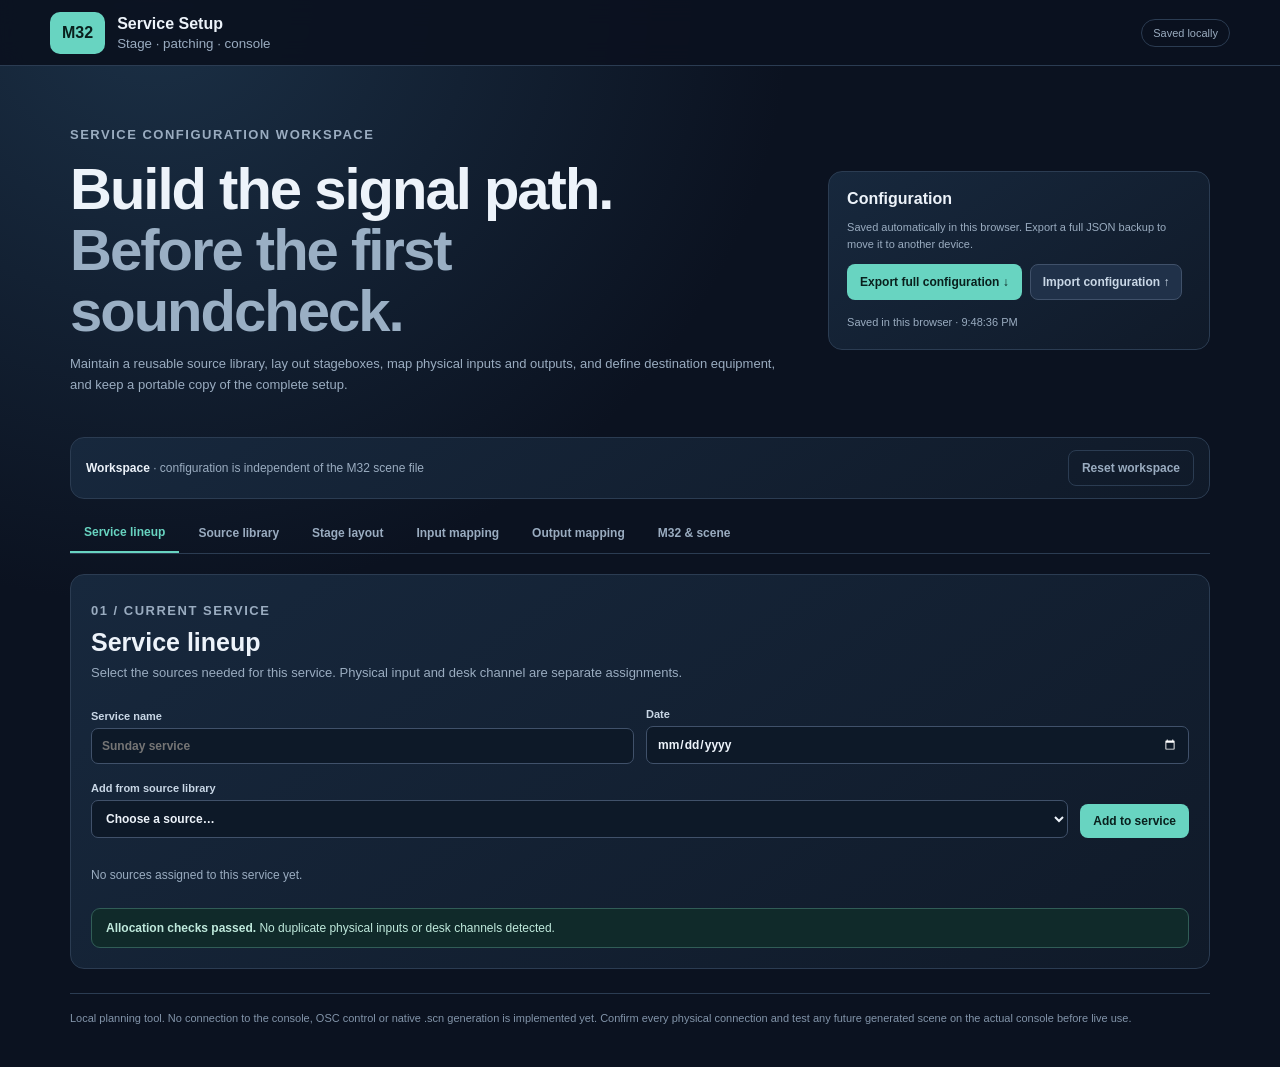
==== index.html @ b4d3a87b "Add text search to output mapping (#13) * Add search field to output mapping  * Filter output mappin" ====
<!doctype html>
<html lang="en">
<head><meta charset="utf-8"><meta name="viewport" content="width=device-width,initial-scale=1"><title>M32 Service Setup</title><link rel="stylesheet" href="styles.css"></head>
<body>
<header><div class="brand">M32</div><div><strong>Service Setup</strong><small>Stage · patching · console</small></div><span id="status" class="status">Local workspace</span></header>
<main>
<section class="hero"><div><p class="eyebrow">SERVICE CONFIGURATION WORKSPACE</p><h1>Build the signal path.<br><em>Before the first soundcheck.</em></h1><p>Maintain a reusable source library, lay out stageboxes, map physical inputs and outputs, and define destination equipment, and keep a portable copy of the complete setup.</p></div><aside><h2>Configuration</h2><p>Saved automatically in this browser. Export a full JSON backup to move it to another device.</p><div class="actions"><button id="export-config" class="primary">Export full configuration ↓</button><label class="file-button">Import configuration ↑<input id="import-config" type="file" accept=".json,application/json"></label></div><small id="save-state">Not saved yet</small></aside></section>
<section class="toolbar"><div><b>Workspace</b><span> · configuration is independent of the M32 scene file</span></div><button id="reset-config" class="quiet">Reset workspace</button></section>
<nav class="tabs">
<button class="tab active" data-tab="service">Service lineup</button><button class="tab" data-tab="library">Source library</button><button class="tab" data-tab="stage">Stage layout</button><button class="tab" data-tab="patching">Input mapping</button><button class="tab" data-tab="outputs">Output mapping</button><button class="tab" data-tab="console">M32 &amp; scene</button>
</nav>
<section id="service" class="panel">
<div class="section-head"><div><p class="eyebrow">01 / CURRENT SERVICE</p><h2>Service lineup</h2><p>Select the sources needed for this service. Physical input and desk channel are separate assignments.</p></div></div>
<div class="inline-form"><label>Service name<input id="service-name" placeholder="Sunday service"></label><label>Date<input id="service-date" type="date"></label></div>
<div class="form-row"><label>Add from source library<select id="add-assignment"></select></label><button id="add-assignment-btn" class="primary">Add to service</button></div>
<div id="assignment-list" class="cards"></div><div id="validation" class="notice"></div>
</section>
<section id="library" class="panel" hidden>
<div class="section-head"><div><p class="eyebrow">02 / REUSABLE DEFINITIONS</p><h2>Source library</h2><p>Keep more sources here than the 32 desk channels available. Only the current service lineup uses console channels.</p></div></div>
<div class="editor"><label>Source / performer name<input id="lib-name" placeholder="e.g. Lead Vocal"></label><label>Category<select id="lib-category"><option>Vocal</option><option>Drums</option><option>Guitar</option><option>Bass</option><option>Keys</option><option>Playback</option><option>Other</option></select></label><label>Configuration<select id="lib-mode"><option value="mono">Mono</option><option value="stereo">Stereo pair</option></select></label><label>Notes<input id="lib-notes" placeholder="Optional notes"></label><button id="add-library" class="primary">Add source</button></div>
<div class="editor combine-editor">
<label>Left source<select id="combine-left"><option value="">Choose a mono source…</option></select></label>
<label>Right source<select id="combine-right"><option value="">Choose a mono source…</option></select></label>
<label>Stereo pair name<input id="combine-name" placeholder="e.g. Stereo Keys"></label>
<button id="combine-sources" class="secondary" data-combine-sources>Combine as stereo pair</button>
<p class="muted">The original mono sources and their existing assignments are retained. The new stereo item keeps each source's scene configuration as Left and Right.</p>
</div>
<div class="library-tools"><label>Search source library<input id="library-search" type="search" placeholder="Filter by name, notes or scene details"></label><label>Category<select id="library-category-filter"><option value="">All categories</option><option>Vocal</option><option>Speaker</option><option>Drums</option><option>Guitar</option><option>Bass</option><option>Keys</option><option>Playback</option><option>Other</option></select></label><small>Use the ↑ / ↓ controls or drag a source card to change its order. This order is saved with your configuration.</small></div>
<div id="library-list" class="cards"></div>
</section>
<section id="stage" class="panel" hidden>
<div class="section-head"><div><p class="eyebrow">03 / PHYSICAL EQUIPMENT</p><h2>Stage layout</h2><p>Arrange stageboxes and radio-mic receivers. Drag equipment to position it; edit its name, model and sockets below.</p></div></div>
<div class="form-row"><label>Equipment name<input id="box-name" placeholder="Stagebox A"></label><label>Model / type<input id="box-model" placeholder="DL16 / SD16 / custom"></label><label>XLR input ports<input id="box-xlr-count" type="number" min="0" max="64" value="3"></label><label>RJ45 ports<input id="box-rj45-count" type="number" min="0" max="16" value="3"></label><button id="add-stagebox" class="primary">Add stagebox</button></div>

<div class="library-tools"><label>Search stageboxes<input id="stagebox-search" type="search" placeholder="Filter by stagebox name"></label></div>
<div id="stage-canvas" class="stage-canvas"><span class="canvas-hint">Your stage equipment will appear here.</span></div>
<div id="equipment-editors" class="cards"></div>
</section>
<section id="patching" class="panel" hidden>
<div class="section-head"><div><p class="eyebrow">04 / PHYSICAL SIGNAL ROUTING</p><h2>Stagebox input mapping</h2><p>Map each stagebox XLR input directly to any available M32 physical input. The desk channel/fader assignment is configured separately in the service lineup.</p></div></div>
<div class="signal-flow"><b>Stagebox XLR input</b><i>→</i><b>M32 physical input</b><i>→</i><b>M32 desk channel / fader</b></div>
<p class="patching-help">Choose an M32 physical input target for each stagebox input. Local and Card inputs 1–32, AES50-A/B inputs 1–48, and Aux inputs 1–6 are available. Leave unused inputs unmapped.</p>
<div class="library-tools patch-search"><label>Search input mappings<input id="patch-mapping-search" type="search" placeholder="Filter by stagebox, input, source or M32 target"></label><label>Physical input status<select id="patch-mapping-status"><option value="all">All inputs</option><option value="mapped">Mapped to physical input</option><option value="unmapped">Not mapped to physical input</option></select></label></div>
<div id="patch-connections" class="patch-matrix"></div>
<div id="patch-validation" class="notice"></div>
</section>
<section id="outputs" class="panel" hidden>
<div class="section-head"><div><p class="eyebrow">05 / PHYSICAL SIGNAL ROUTING</p><h2>M32 output mapping</h2><p>Define the equipment and systems receiving audio, then map each M32 physical output to its destination. This is separate from input mapping and desk-channel assignments.</p></div></div>
<div class="signal-flow"><b>M32 physical output</b><i>→</i><b>Destination equipment</b></div>
<div class="editor output-destination-editor">
<label>Destination name<input id="output-destination-name" placeholder="e.g. FOH Left"></label>
<label>Destination type<select id="output-destination-type"><option>FOH</option><option>Monitor</option><option>IEM</option><option>Broadcast</option><option>Recording</option><option>Other</option></select></label>
<label>Notes<input id="output-destination-notes" placeholder="e.g. Main PA left input"></label>
<button id="add-output-destination" class="primary">Add destination</button>
</div>
<div id="output-destinations" class="cards"></div>
<div class="section-head output-map-heading"><div><h3>Physical output assignments</h3><p>Available banks: Local XLR 1–16, AES50-A/B 1–48 and Card 1–32. Unused outputs can remain unmapped.</p></div></div>
<div class="library-tools patch-search"><label>Search output mappings<input id="output-mapping-search" type="search" placeholder="Filter by output, bank, destination or channel label"></label></div>
<div id="output-mapping-list" class="patch-matrix"></div>
<div id="output-validation" class="notice"></div>
</section>
<section id="console" class="panel" hidden>
<div class="section-head"><div><p class="eyebrow">06 / CONSOLE REFERENCE</p><h2>M32 scene inspector</h2><p>Optionally load a known-good scene for reference. It stays in this browser; this version does not generate or upload native scene files.</p></div></div>
<div class="scene-upload"><label>Open M32 scene (.scn)<input id="scene-file" type="file" accept=".scn,.txt"></label><div id="scene-summary" class="muted">No scene loaded.</div></div>
<div id="scene-details"></div><button id="import-scene-sources" class="primary" disabled>Add selected channels to source library</button>
</section>
<footer>Local planning tool. No connection to the console, OSC control or native .scn generation is implemented yet. Confirm every physical connection and test any future generated scene on the actual console before live use.</footer>
</main><script src="app.js"></script></body></html>
---- styles.css ----
:root{color-scheme:dark;--bg:#0b1220;--panel:#142236;--line:#2b3c52;--muted:#9aacc0;--text:#edf3fa;--accent:#68d4c1;--danger:#ff9b9b;font-family:Inter,-apple-system,BlinkMacSystemFont,"Segoe UI",sans-serif}*{box-sizing:border-box}body{margin:0;background:radial-gradient(ellipse at 12% 0%,#1b3046,transparent 40%),var(--bg);color:var(--text)}header{height:66px;border-bottom:1px solid var(--line);display:flex;align-items:center;gap:12px;padding:0 max(18px,calc((100vw - 1180px)/2));position:sticky;top:0;z-index:5;background:#0b1220ed;backdrop-filter:blur(12px)}header small{display:block;color:var(--muted);margin-top:3px}.brand{background:var(--accent);color:#09201d;border-radius:10px;padding:12px;font-weight:900}.status{margin-left:auto;border:1px solid var(--line);border-radius:30px;padding:7px 11px;color:var(--muted);font-size:11px}main{max-width:1180px;margin:auto}.hero{padding:46px 20px 28px;display:grid;grid-template-columns:1.5fr .8fr;gap:42px;align-items:center}.eyebrow{font-size:10px;letter-spacing:1.5px;color:var(--accent);font-weight:800}.hero h1{font-size:clamp(36px,5vw,58px);line-height:1.05;letter-spacing:-2px;margin:10px 0}.hero em{color:#9aafc4;font-style:normal}.hero p,.panel>p,.section-head p{color:var(--muted);font-size:13px;line-height:1.6}.hero aside,.toolbar,.panel,.card,.empty{background:linear-gradient(145deg,#17283d,#101a29);border:1px solid var(--line);border-radius:14px}.hero aside{padding:18px}.hero aside h2{font-size:16px;margin:0}.hero aside p,.hero aside small{color:var(--muted);font-size:11px;line-height:1.5}.actions{display:flex;gap:8px;flex-wrap:wrap;margin:12px 0}.file-button{display:inline-flex;align-items:center;background:#203149;border:1px solid #40516a;border-radius:8px;padding:10px 12px;font-size:12px;cursor:pointer}.file-button input{display:none}.toolbar{margin:0 20px 14px;padding:12px 15px;display:flex;justify-content:space-between;align-items:center;font-size:12px}.toolbar span{color:var(--muted)}button{cursor:pointer;font:inherit;border:0;border-radius:8px;padding:10px 13px;font-size:12px;font-weight:700}.primary{background:var(--accent);color:#09201d}.secondary{background:#203c54;color:var(--text);border:1px solid #456078}.quiet{background:transparent;color:var(--muted);border:1px solid var(--line)}.danger{background:#422832;color:#ffc0c0;border:1px solid #75404b;padding:7px 10px}.tabs{display:flex;gap:5px;border-bottom:1px solid var(--line);margin:0 20px 20px;overflow:auto}.tab{background:none;color:var(--muted);padding:12px 14px;white-space:nowrap;border-radius:0}.tab.active{color:var(--accent);border-bottom:2px solid var(--accent)}.panel{margin:0 20px 22px;padding:20px}.section-head{display:flex;justify-content:space-between;align-items:flex-start;margin-bottom:18px}.section-head h2{font-size:25px;margin:4px 0}.section-head p{margin:6px 0;max-width:720px}.inline-form,.form-row,.editor{display:flex;gap:12px;align-items:end;flex-wrap:wrap;margin:12px 0 18px}.inline-form label{flex:1;min-width:180px}.form-row label,.editor label{flex:1;min-width:150px}label{display:flex;flex-direction:column;gap:6px;color:#c9d7e6;font-size:11px;font-weight:700}input,select{width:100%;background:#0d1928;color:var(--text);border:1px solid #40516a;border-radius:7px;padding:10px;font:inherit;font-size:12px;min-height:36px}input[type=file]{padding:8px}.cards{display:grid;gap:9px}.card{padding:13px 15px;display:flex;align-items:center;gap:14px;justify-content:space-between;min-width:0}.card>div{min-width:0}.card b{font-size:13px}.card small{display:block;color:var(--muted);font-size:10px;margin-top:4px}.card p{color:var(--muted);font-size:11px;margin:7px 0 0}.assignment{display:grid;grid-template-columns:minmax(130px,1.4fr) repeat(3,minmax(105px,.7fr)) auto;align-items:end}.assignment-title{align-self:center}.assignment label{font-size:10px}.notice{margin-top:14px;padding:12px 14px;border:1px solid #315d57;border-radius:9px;background:#102a2a;color:#bfe9dc;font-size:12px}.notice ul{margin:7px 0 0;padding-left:20px;color:#ffd1ad}.editor{padding:14px;background:#101d2d;border:1px solid var(--line);border-radius:10px}.stage-canvas{height:510px;position:relative;overflow:hidden;border:1px dashed #50647d;border-radius:12px;background-color:#0c1726;background-image:linear-gradient(#23344a55 1px,transparent 1px),linear-gradient(90deg,#23344a55 1px,transparent 1px);background-size:24px 24px;margin:16px 0}.canvas-hint{position:absolute;inset:45% 0;text-align:center;color:var(--muted);font-size:12px}.equipment{position:absolute;width:220px;min-height:115px;border:1px solid #52718c;border-radius:10px;background:#172d43;padding:10px;touch-action:none;cursor:move;box-shadow:0 8px 22px #0005}.drag-handle{font-size:12px;font-weight:800;color:var(--accent);cursor:move}.equipment small{display:block;color:var(--muted);font-size:10px;margin:5px 0}.socket-chips{display:flex;gap:4px;flex-wrap:wrap}.socket-chips span{font-size:9px;background:#253d56;border-radius:4px;padding:3px 5px;color:#cbd9e8}.patchbox .socket-chips span{background:#49395d}.equipment-editor{display:block}.equipment-editor>div:first-child{margin-bottom:10px}.socket-edit{display:grid;grid-template-columns:repeat(auto-fill,minmax(110px,1fr));gap:6px;margin:7px 0 12px}.socket-edit label{font-size:9px;color:var(--muted)}.socket-edit input{padding:6px;font-size:10px;min-height:28px}.signal-flow{display:flex;align-items:center;gap:9px;flex-wrap:wrap;padding:14px;background:#101d2d;border:1px solid var(--line);border-radius:10px;margin-bottom:16px}.signal-flow span{color:var(--muted);font-size:11px}.signal-flow b{font-size:11px;color:var(--accent)}.signal-flow i{color:var(--muted);font-style:normal}.patch-editor{align-items:end}.patch-editor label{min-width:160px}.scene-upload{padding:16px;border:1px solid var(--line);border-radius:10px;background:#101d2d;display:flex;align-items:center;gap:22px;flex-wrap:wrap}.scene-upload label{min-width:240px}.muted{color:var(--muted);font-size:12px}.scroll{overflow:auto;border:1px solid var(--line);border-radius:10px;margin-top:14px}table{border-collapse:collapse;width:100%;font-size:12px}th,td{text-align:left;padding:11px;border-bottom:1px solid var(--line)}th{color:var(--muted);font-size:10px;text-transform:uppercase}td:first-child{color:var(--accent);font-weight:800}footer{border-top:1px solid var(--line);margin:24px 20px;padding:16px 0;color:#8294a9;font-size:11px;line-height:1.6}[hidden]{display:none!important}@media(max-width:800px){.hero{grid-template-columns:1fr;gap:18px;padding-top:28px}.assignment{grid-template-columns:1fr 1fr}.assignment-title{grid-column:1/-1}.stage-canvas{height:580px}.equipment{width:190px}}@media(max-width:520px){.panel{padding:14px}.form-row,.inline-form,.editor{align-items:stretch}.form-row label,.editor label{min-width:100%}.assignment{grid-template-columns:1fr 1fr}.assignment button{grid-column:1/-1}.equipment{width:165px}.stage-canvas{height:620px}.toolbar{margin-left:12px;margin-right:12px}.tabs{margin-left:12px;margin-right:12px}.hero{padding-left:14px;padding-right:14px}}
.library-card{display:block}.library-summary{min-width:0}.library-actions{display:flex;gap:7px;flex-wrap:wrap;margin-top:9px}.library-card:not(.editing){display:grid;grid-template-columns:minmax(0,1fr) auto;align-items:start}.library-card:not(.editing)>.scene-config,.library-card:not(.editing)>.scene-config-wrap{grid-column:1/-1}.library-edit-fields{display:grid;grid-template-columns:repeat(auto-fit,minmax(150px,1fr));gap:10px;align-items:end}.library-edit-fields .library-actions{grid-column:1/-1}.scene-config-wrap{display:grid;grid-template-columns:repeat(auto-fit,minmax(260px,1fr));gap:8px;margin-top:10px}.scene-config{margin-top:10px;border:1px solid var(--line);border-radius:8px;padding:9px;background:#0d1928}.scene-config summary{cursor:pointer;color:var(--accent);font-size:11px;font-weight:700}.scene-config pre{white-space:pre-wrap;overflow-wrap:anywhere;max-height:360px;overflow:auto;color:#c9d7e6;font:10px/1.5 ui-monospace,SFMono-Regular,Menlo,monospace;margin:10px 0 0}.combine-editor{align-items:end}.combine-editor p{flex-basis:100%;margin:0;color:var(--muted);font-size:11px;line-height:1.5}@media(max-width:520px){.library-card:not(.editing){grid-template-columns:1fr}.library-card:not(.editing)>.scene-config,.library-card:not(.editing)>.scene-config-wrap{grid-column:1}}

.library-tools{display:flex;align-items:end;gap:14px;margin:14px 0}.library-tools label{flex:1;max-width:480px}.library-tools small{color:var(--muted);font-size:10px;line-height:1.5}.library-order{display:flex;gap:4px;align-items:center;align-self:start}.library-order button{padding:5px 9px;min-width:30px}.library-order button:disabled{opacity:.3;cursor:not-allowed}.library-card[draggable="true"]{cursor:grab}.library-card.dragging{opacity:.45}.library-card.drag-over{outline:2px dashed var(--accent);outline-offset:2px}.library-card:not(.editing){grid-template-columns:auto minmax(0,1fr) auto}@media(max-width:520px){.library-tools{align-items:stretch;flex-direction:column}.library-tools label{max-width:none}.library-card:not(.editing){grid-template-columns:auto minmax(0,1fr)}}

.patch-matrix{display:grid;gap:18px}.patching-help{color:var(--muted);font-size:12px;line-height:1.6;margin:0 0 14px}.patch-panel-map{min-width:0}.patch-panel-map h3{font-size:15px;margin:0 0 9px}.patch-panel-map h3 small{font-size:10px;font-weight:500;color:var(--muted);margin-left:8px}.patch-panel-map th{white-space:nowrap}.patch-panel-map td{min-width:150px}.patch-panel-map td:first-child{min-width:110px}.patch-panel-map input,.patch-panel-map select{min-width:110px}.patch-panel-map input:disabled{opacity:.45;cursor:not-allowed}.patch-panel-map tr:hover{background:#ffffff08}

.output-destination-editor{align-items:end}.output-destination-editor label{min-width:150px}.output-map-heading{margin-top:26px;margin-bottom:8px}.output-map-heading h3{margin:0;font-size:17px}.output-bank{min-width:0}.output-bank h3{font-size:14px;margin:8px 0}.output-bank h3 small{font-size:10px;font-weight:500;color:var(--muted);margin-left:8px}.output-bank td{min-width:180px}.output-bank td:last-child{min-width:190px}.output-bank input:disabled{opacity:.35;cursor:not-allowed}.output-destination{margin:6px 0}

.port-count-editor{display:flex;align-items:end;gap:10px;flex-wrap:wrap;margin:12px 0;padding:12px;background:#101d2d;border:1px solid var(--line);border-radius:9px}.port-count-editor label{flex:1;min-width:110px}.port-count-editor button{white-space:nowrap}

.patch-search label{max-width:480px}.patch-search label+label{max-width:280px;min-width:190px}@media(max-width:520px){.patch-search label,.patch-search label+label{max-width:none;min-width:0}}

.output-map-heading+.patch-search{margin-top:14px;margin-bottom:16px}
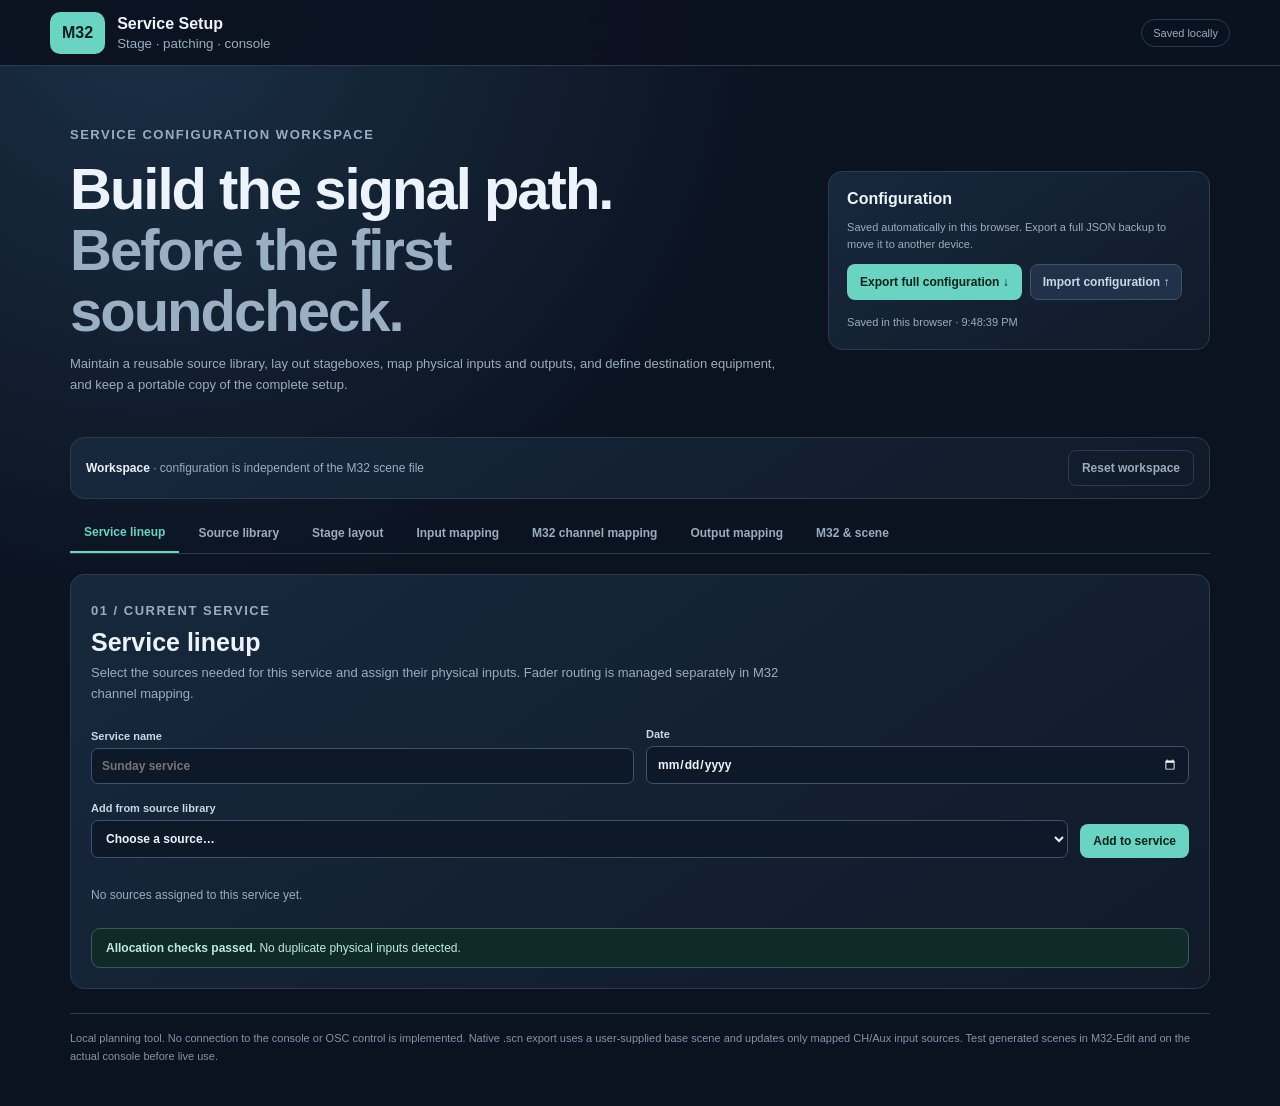
==== commit 85e28a28: "Add M32 channel and scene export UI" ====
--- a/index.html
+++ b/index.html
@@ -7,10 +7,10 @@
 <section class="hero"><div><p class="eyebrow">SERVICE CONFIGURATION WORKSPACE</p><h1>Build the signal path.<br><em>Before the first soundcheck.</em></h1><p>Maintain a reusable source library, lay out stageboxes, map physical inputs and outputs, and define destination equipment, and keep a portable copy of the complete setup.</p></div><aside><h2>Configuration</h2><p>Saved automatically in this browser. Export a full JSON backup to move it to another device.</p><div class="actions"><button id="export-config" class="primary">Export full configuration ↓</button><label class="file-button">Import configuration ↑<input id="import-config" type="file" accept=".json,application/json"></label></div><small id="save-state">Not saved yet</small></aside></section>
 <section class="toolbar"><div><b>Workspace</b><span> · configuration is independent of the M32 scene file</span></div><button id="reset-config" class="quiet">Reset workspace</button></section>
 <nav class="tabs">
-<button class="tab active" data-tab="service">Service lineup</button><button class="tab" data-tab="library">Source library</button><button class="tab" data-tab="stage">Stage layout</button><button class="tab" data-tab="patching">Input mapping</button><button class="tab" data-tab="outputs">Output mapping</button><button class="tab" data-tab="console">M32 &amp; scene</button>
+<button class="tab active" data-tab="service">Service lineup</button><button class="tab" data-tab="library">Source library</button><button class="tab" data-tab="stage">Stage layout</button><button class="tab" data-tab="patching">Input mapping</button><button class="tab" data-tab="channels">M32 channel mapping</button><button class="tab" data-tab="outputs">Output mapping</button><button class="tab" data-tab="console">M32 &amp; scene</button>
 </nav>
 <section id="service" class="panel">
-<div class="section-head"><div><p class="eyebrow">01 / CURRENT SERVICE</p><h2>Service lineup</h2><p>Select the sources needed for this service. Physical input and desk channel are separate assignments.</p></div></div>
+<div class="section-head"><div><p class="eyebrow">01 / CURRENT SERVICE</p><h2>Service lineup</h2><p>Select the sources needed for this service and assign their physical inputs. Fader routing is managed separately in M32 channel mapping.</p></div></div>
 <div class="inline-form"><label>Service name<input id="service-name" placeholder="Sunday service"></label><label>Date<input id="service-date" type="date"></label></div>
 <div class="form-row"><label>Add from source library<select id="add-assignment"></select></label><button id="add-assignment-btn" class="primary">Add to service</button></div>
 <div id="assignment-list" class="cards"></div><div id="validation" class="notice"></div>
@@ -37,15 +37,22 @@
 <div id="equipment-editors" class="cards"></div>
 </section>
 <section id="patching" class="panel" hidden>
-<div class="section-head"><div><p class="eyebrow">04 / PHYSICAL SIGNAL ROUTING</p><h2>Stagebox input mapping</h2><p>Map each stagebox XLR input directly to any available M32 physical input. The desk channel/fader assignment is configured separately in the service lineup.</p></div></div>
-<div class="signal-flow"><b>Stagebox XLR input</b><i>→</i><b>M32 physical input</b><i>→</i><b>M32 desk channel / fader</b></div>
+<div class="section-head"><div><p class="eyebrow">04 / PHYSICAL SIGNAL ROUTING</p><h2>Stagebox input mapping</h2><p>Map each stagebox XLR input directly to any available M32 physical input. Fader assignments are managed separately in M32 channel mapping.</p></div></div>
+<div class="signal-flow"><b>Stagebox XLR input</b><i>→</i><b>M32 physical input</b></div>
 <p class="patching-help">Choose an M32 physical input target for each stagebox input. Local and Card inputs 1–32, AES50-A/B inputs 1–48, and Aux inputs 1–6 are available. Leave unused inputs unmapped.</p>
 <div class="library-tools patch-search"><label>Search input mappings<input id="patch-mapping-search" type="search" placeholder="Filter by stagebox, input, source or M32 target"></label><label>Physical input status<select id="patch-mapping-status"><option value="all">All inputs</option><option value="mapped">Mapped to physical input</option><option value="unmapped">Not mapped to physical input</option></select></label></div>
 <div id="patch-connections" class="patch-matrix"></div>
 <div id="patch-validation" class="notice"></div>
 </section>
+<section id="channels" class="panel" hidden>
+<div class="section-head"><div><p class="eyebrow">05 / CONSOLE CHANNEL ROUTING</p><h2>M32 channel mapping</h2><p>Assign each channel strip/fader to an M32 physical input. A physical input can feed multiple channel strips. FX Returns 1–4 Left/Right are internal effects-engine returns and cannot be patched from a physical input here.</p></div></div>
+<div class="signal-flow"><b>M32 physical input</b><i>→</i><b>CH 01–32 / Aux 1–6</b></div>
+<div class="library-tools patch-search"><label>Search channel mappings<input id="channel-mapping-search" type="search" placeholder="Filter by channel or physical input"></label></div>
+<div id="channel-mapping-list" class="patch-matrix"></div>
+<div id="channel-mapping-validation" class="notice"></div>
+</section>
 <section id="outputs" class="panel" hidden>
-<div class="section-head"><div><p class="eyebrow">05 / PHYSICAL SIGNAL ROUTING</p><h2>M32 output mapping</h2><p>Define the equipment and systems receiving audio, then map each M32 physical output to its destination. This is separate from input mapping and desk-channel assignments.</p></div></div>
+<div class="section-head"><div><p class="eyebrow">06 / PHYSICAL OUTPUT ROUTING</p><h2>M32 output mapping</h2><p>Define the equipment and systems receiving audio, then map each M32 physical output to its destination. This is separate from input mapping and desk-channel assignments.</p></div></div>
 <div class="signal-flow"><b>M32 physical output</b><i>→</i><b>Destination equipment</b></div>
 <div class="editor output-destination-editor">
 <label>Destination name<input id="output-destination-name" placeholder="e.g. FOH Left"></label>
@@ -60,9 +67,10 @@
 <div id="output-validation" class="notice"></div>
 </section>
 <section id="console" class="panel" hidden>
-<div class="section-head"><div><p class="eyebrow">06 / CONSOLE REFERENCE</p><h2>M32 scene inspector</h2><p>Optionally load a known-good scene for reference. It stays in this browser; this version does not generate or upload native scene files.</p></div></div>
-<div class="scene-upload"><label>Open M32 scene (.scn)<input id="scene-file" type="file" accept=".scn,.txt"></label><div id="scene-summary" class="muted">No scene loaded.</div></div>
-<div id="scene-details"></div><button id="import-scene-sources" class="primary" disabled>Add selected channels to source library</button>
+<div class="section-head"><div><p class="eyebrow">07 / CONSOLE REFERENCE</p><h2>M32 scene inspector</h2><p>Load a known-good M32 scene as the template for native .scn export. The uploaded file stays in this browser.</p></div></div>
+<div class="scene-upload"><label>Open known-good M32 scene (.scn)<input id="scene-file" type="file" accept=".scn,.txt"></label><div id="scene-summary" class="muted">No scene loaded.</div></div>
+<div class="scene-export"><button id="export-scene" class="primary" disabled>Export M32 scene (.scn)</button><p id="scene-export-status" class="muted">Load a known-good M32 scene to enable export.</p></div>
+<div id="scene-details"></div><button id="import-scene-sources" class="secondary" disabled>Add selected channels to source library</button>
 </section>
-<footer>Local planning tool. No connection to the console, OSC control or native .scn generation is implemented yet. Confirm every physical connection and test any future generated scene on the actual console before live use.</footer>
+<footer>Local planning tool. No connection to the console or OSC control is implemented. Native .scn export uses a user-supplied base scene and updates only mapped CH/Aux input sources. Test generated scenes in M32-Edit and on the actual console before live use.</footer>
 </main><script src="app.js"></script></body></html>
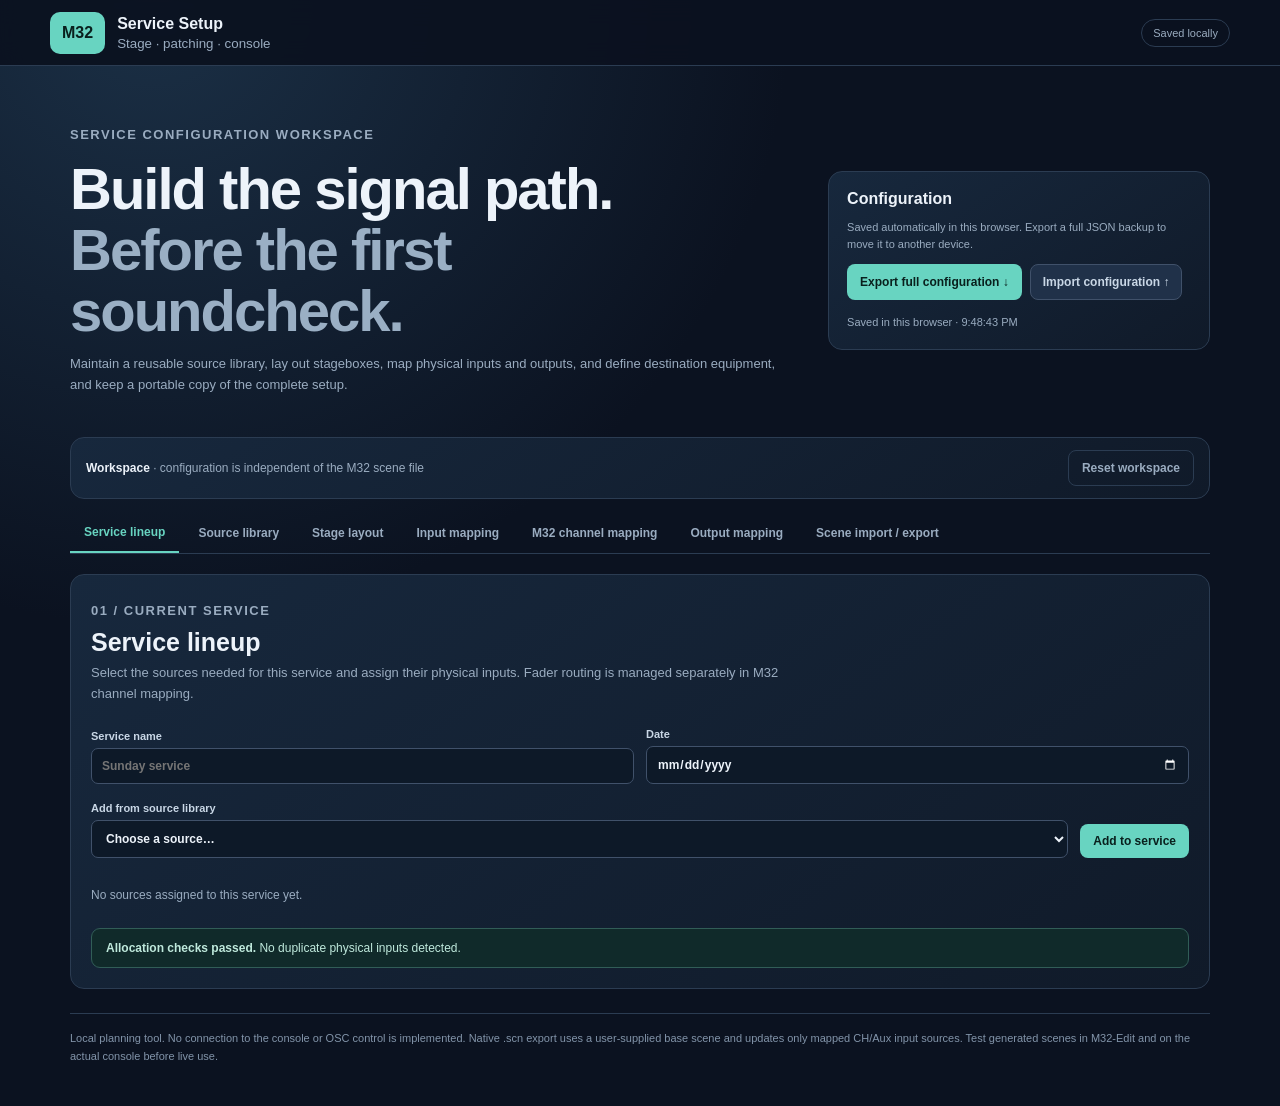
==== commit e9a0f8a1: "Make scene export discoverable from channel mapping" ====
--- a/index.html
+++ b/index.html
@@ -7,7 +7,7 @@
 <section class="hero"><div><p class="eyebrow">SERVICE CONFIGURATION WORKSPACE</p><h1>Build the signal path.<br><em>Before the first soundcheck.</em></h1><p>Maintain a reusable source library, lay out stageboxes, map physical inputs and outputs, and define destination equipment, and keep a portable copy of the complete setup.</p></div><aside><h2>Configuration</h2><p>Saved automatically in this browser. Export a full JSON backup to move it to another device.</p><div class="actions"><button id="export-config" class="primary">Export full configuration ↓</button><label class="file-button">Import configuration ↑<input id="import-config" type="file" accept=".json,application/json"></label></div><small id="save-state">Not saved yet</small></aside></section>
 <section class="toolbar"><div><b>Workspace</b><span> · configuration is independent of the M32 scene file</span></div><button id="reset-config" class="quiet">Reset workspace</button></section>
 <nav class="tabs">
-<button class="tab active" data-tab="service">Service lineup</button><button class="tab" data-tab="library">Source library</button><button class="tab" data-tab="stage">Stage layout</button><button class="tab" data-tab="patching">Input mapping</button><button class="tab" data-tab="channels">M32 channel mapping</button><button class="tab" data-tab="outputs">Output mapping</button><button class="tab" data-tab="console">M32 &amp; scene</button>
+<button class="tab active" data-tab="service">Service lineup</button><button class="tab" data-tab="library">Source library</button><button class="tab" data-tab="stage">Stage layout</button><button class="tab" data-tab="patching">Input mapping</button><button class="tab" data-tab="channels">M32 channel mapping</button><button class="tab" data-tab="outputs">Output mapping</button><button class="tab" data-tab="console">Scene import / export</button>
 </nav>
 <section id="service" class="panel">
 <div class="section-head"><div><p class="eyebrow">01 / CURRENT SERVICE</p><h2>Service lineup</h2><p>Select the sources needed for this service and assign their physical inputs. Fader routing is managed separately in M32 channel mapping.</p></div></div>
@@ -47,6 +47,7 @@
 <section id="channels" class="panel" hidden>
 <div class="section-head"><div><p class="eyebrow">05 / CONSOLE CHANNEL ROUTING</p><h2>M32 channel mapping</h2><p>Assign each channel strip/fader to an M32 physical input. A physical input can feed multiple channel strips. FX Returns 1–4 Left/Right are internal effects-engine returns and cannot be patched from a physical input here.</p></div></div>
 <div class="signal-flow"><b>M32 physical input</b><i>→</i><b>CH 01–32 / Aux 1–6</b></div>
+<div class="scene-export-shortcut"><div><b>Ready to create your M32-Edit file?</b><p>Once your fader assignments are set, load a known-good scene and export the updated .scn file.</p></div><button id="open-scene-export" class="secondary">Open scene import / export →</button></div>
 <div class="library-tools patch-search"><label>Search channel mappings<input id="channel-mapping-search" type="search" placeholder="Filter by channel or physical input"></label></div>
 <div id="channel-mapping-list" class="patch-matrix"></div>
 <div id="channel-mapping-validation" class="notice"></div>
@@ -67,9 +68,9 @@
 <div id="output-validation" class="notice"></div>
 </section>
 <section id="console" class="panel" hidden>
-<div class="section-head"><div><p class="eyebrow">07 / CONSOLE REFERENCE</p><h2>M32 scene inspector</h2><p>Load a known-good M32 scene as the template for native .scn export. The uploaded file stays in this browser.</p></div></div>
-<div class="scene-upload"><label>Open known-good M32 scene (.scn)<input id="scene-file" type="file" accept=".scn,.txt"></label><div id="scene-summary" class="muted">No scene loaded.</div></div>
-<div class="scene-export"><button id="export-scene" class="primary" disabled>Export M32 scene (.scn)</button><p id="scene-export-status" class="muted">Load a known-good M32 scene to enable export.</p></div>
+<div class="section-head"><div><p class="eyebrow">07 / CONSOLE REFERENCE</p><h2>Scene import &amp; export</h2><p>Load a known-good scene exported from M32-Edit. The app applies your M32 channel input assignments and downloads a new native .scn file. Your original file is not changed.</p></div></div>
+<div class="scene-upload"><label>1. Load known-good M32 scene (.scn)<input id="scene-file" type="file" accept=".scn,.txt"></label><div id="scene-summary" class="muted">No scene loaded.</div></div>
+<div class="scene-export"><button id="export-scene" class="primary" disabled>2. Export M32 scene (.scn)</button><p id="scene-export-status" class="muted">Load a known-good M32 scene above. The export button will then become available.</p></div>
 <div id="scene-details"></div><button id="import-scene-sources" class="secondary" disabled>Add selected channels to source library</button>
 </section>
 <footer>Local planning tool. No connection to the console or OSC control is implemented. Native .scn export uses a user-supplied base scene and updates only mapped CH/Aux input sources. Test generated scenes in M32-Edit and on the actual console before live use.</footer>
--- a/styles.css
+++ b/styles.css
@@ -11,4 +11,6 @@
 
 .patch-search label{max-width:480px}.patch-search label+label{max-width:280px;min-width:190px}@media(max-width:520px){.patch-search label,.patch-search label+label{max-width:none;min-width:0}}
 
+.scene-export{display:flex;align-items:center;gap:14px;flex-wrap:wrap;margin:16px 0;padding:14px;background:var(--panel);border:1px solid var(--line);border-radius:10px}.scene-export p{margin:0;flex:1;min-width:240px}
+
 .output-map-heading+.patch-search{margin-top:14px;margin-bottom:16px}
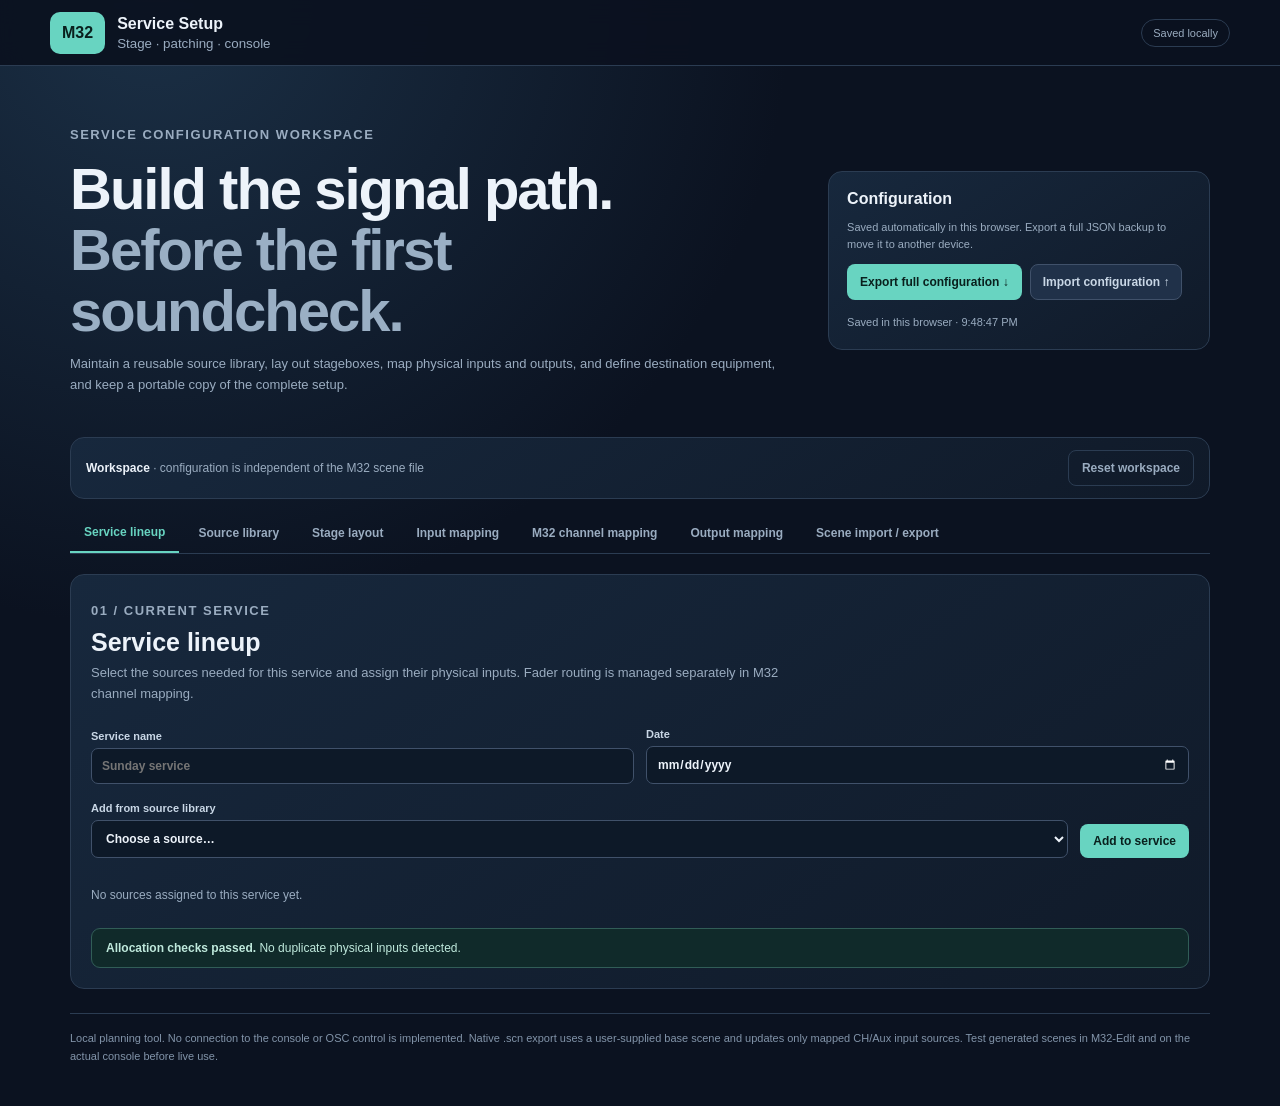
==== commit 7c1e7417: "Add SCN export line ending selector" ====
--- a/index.html
+++ b/index.html
@@ -70,7 +70,7 @@
 <section id="console" class="panel" hidden>
 <div class="section-head"><div><p class="eyebrow">07 / CONSOLE REFERENCE</p><h2>Scene import &amp; export</h2><p>Load a known-good scene exported from M32-Edit. The app applies your M32 channel input assignments and downloads a new native .scn file. Your original file is not changed.</p></div></div>
 <div class="scene-upload"><label>1. Load known-good M32 scene (.scn)<input id="scene-file" type="file" accept=".scn,.txt"></label><div id="scene-summary" class="muted">No scene loaded.</div></div>
-<div class="scene-export"><button id="export-scene" class="primary" disabled>2. Export M32 scene (.scn)</button><p id="scene-export-status" class="muted">Load a known-good M32 scene above. The export button will then become available.</p></div>
+<div class="scene-export"><label for="scene-line-endings">Line endings<select id="scene-line-endings"><option value="windows" selected>Windows (CRLF)</option><option value="unix">Unix (LF)</option></select></label><button id="export-scene" class="primary" disabled>2. Export M32 scene (.scn)</button><p id="scene-export-status" class="muted">Load a known-good M32 scene above. Choose Windows or Unix line endings before exporting.</p></div>
 <div id="scene-details"></div><button id="import-scene-sources" class="secondary" disabled>Add selected channels to source library</button>
 </section>
 <footer>Local planning tool. No connection to the console or OSC control is implemented. Native .scn export uses a user-supplied base scene and updates only mapped CH/Aux input sources. Test generated scenes in M32-Edit and on the actual console before live use.</footer>
--- a/styles.css
+++ b/styles.css
@@ -14,3 +14,5 @@
 .scene-export{display:flex;align-items:center;gap:14px;flex-wrap:wrap;margin:16px 0;padding:14px;background:var(--panel);border:1px solid var(--line);border-radius:10px}.scene-export p{margin:0;flex:1;min-width:240px}
 
 .output-map-heading+.patch-search{margin-top:14px;margin-bottom:16px}
+
+.scene-export-shortcut{display:flex;align-items:center;justify-content:space-between;gap:14px;flex-wrap:wrap;padding:14px 16px;margin:14px 0 18px;border:1px solid #456078;border-radius:10px;background:#101d2d}.scene-export-shortcut b{font-size:12px;color:var(--accent)}.scene-export-shortcut p{font-size:11px;color:var(--muted);margin:5px 0 0;line-height:1.5}
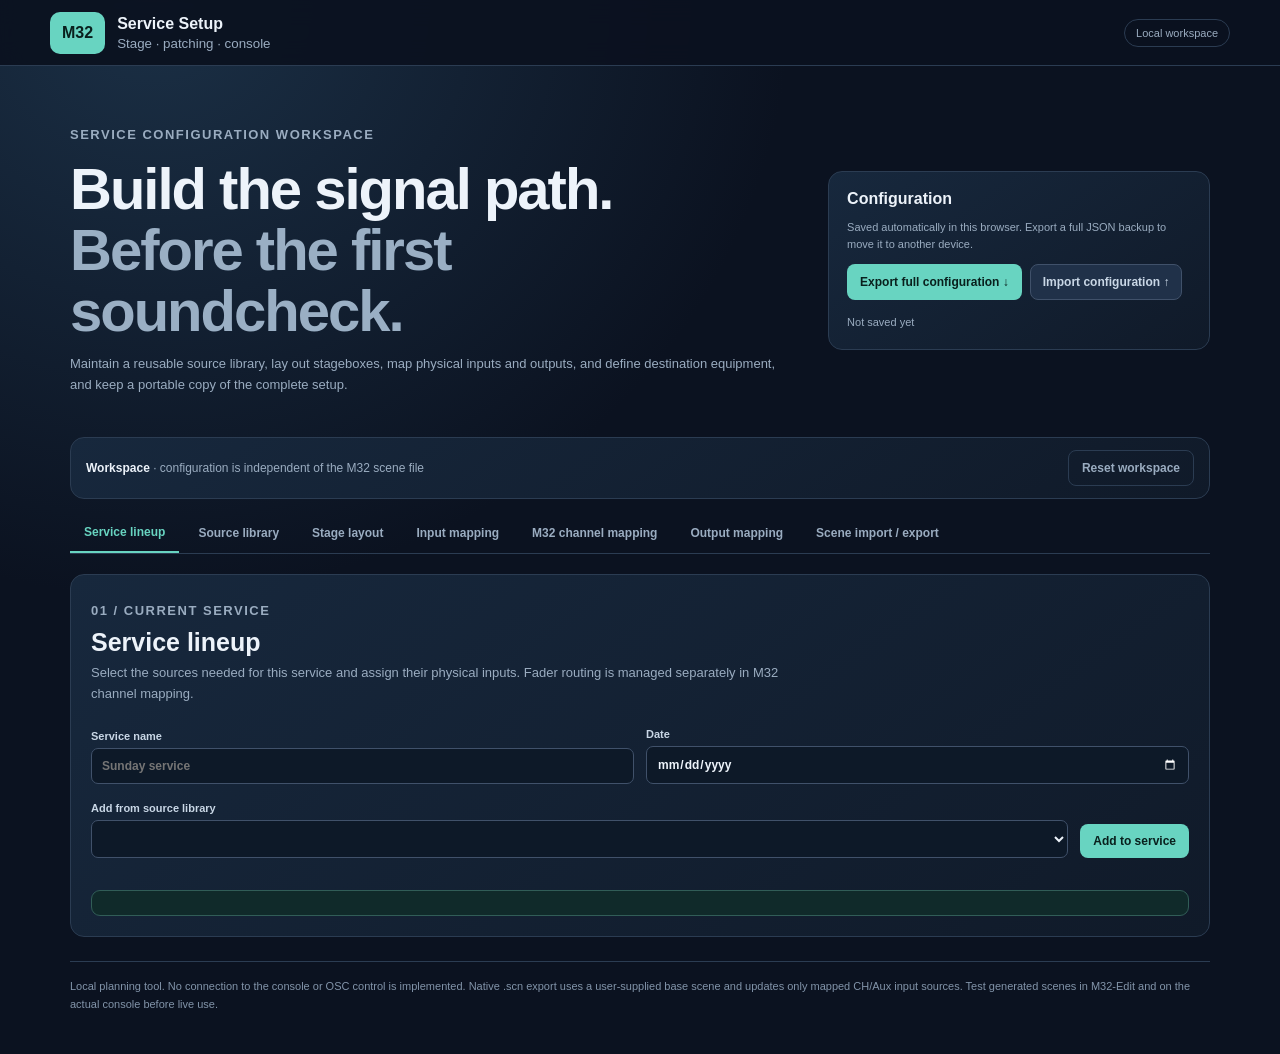
==== commit be3c456f: "Add original and modified scene export options" ====
--- a/index.html
+++ b/index.html
@@ -70,7 +70,7 @@
 <section id="console" class="panel" hidden>
 <div class="section-head"><div><p class="eyebrow">07 / CONSOLE REFERENCE</p><h2>Scene import &amp; export</h2><p>Load a known-good scene exported from M32-Edit. The app applies your M32 channel input assignments and downloads a new native .scn file. Your original file is not changed.</p></div></div>
 <div class="scene-upload"><label>1. Load known-good M32 scene (.scn)<input id="scene-file" type="file" accept=".scn,.txt"></label><div id="scene-summary" class="muted">No scene loaded.</div></div>
-<div class="scene-export"><label for="scene-line-endings">Line endings<select id="scene-line-endings"><option value="windows" selected>Windows (CRLF)</option><option value="unix">Unix (LF)</option></select></label><button id="export-scene" class="primary" disabled>2. Export M32 scene (.scn)</button><p id="scene-export-status" class="muted">Load a known-good M32 scene above. Choose Windows or Unix line endings before exporting.</p></div>
+<div class="scene-export"><p><strong>2. Export scene</strong></p><button id="export-scene-original" class="secondary" disabled>Export original scene unchanged</button><label for="scene-line-endings">Modified export line endings<select id="scene-line-endings"><option value="windows" selected>Windows (CRLF)</option><option value="unix">Unix (LF)</option></select></label><button id="export-scene-modified" class="primary" disabled>Export with configured M32 mappings</button><p id="scene-export-status" class="muted">Load a known-good M32 scene. It will be stored in this browser so you can return later and export either the original or a modified copy.</p></div>
 <div id="scene-details"></div><button id="import-scene-sources" class="secondary" disabled>Add selected channels to source library</button>
 </section>
 <footer>Local planning tool. No connection to the console or OSC control is implemented. Native .scn export uses a user-supplied base scene and updates only mapped CH/Aux input sources. Test generated scenes in M32-Edit and on the actual console before live use.</footer>
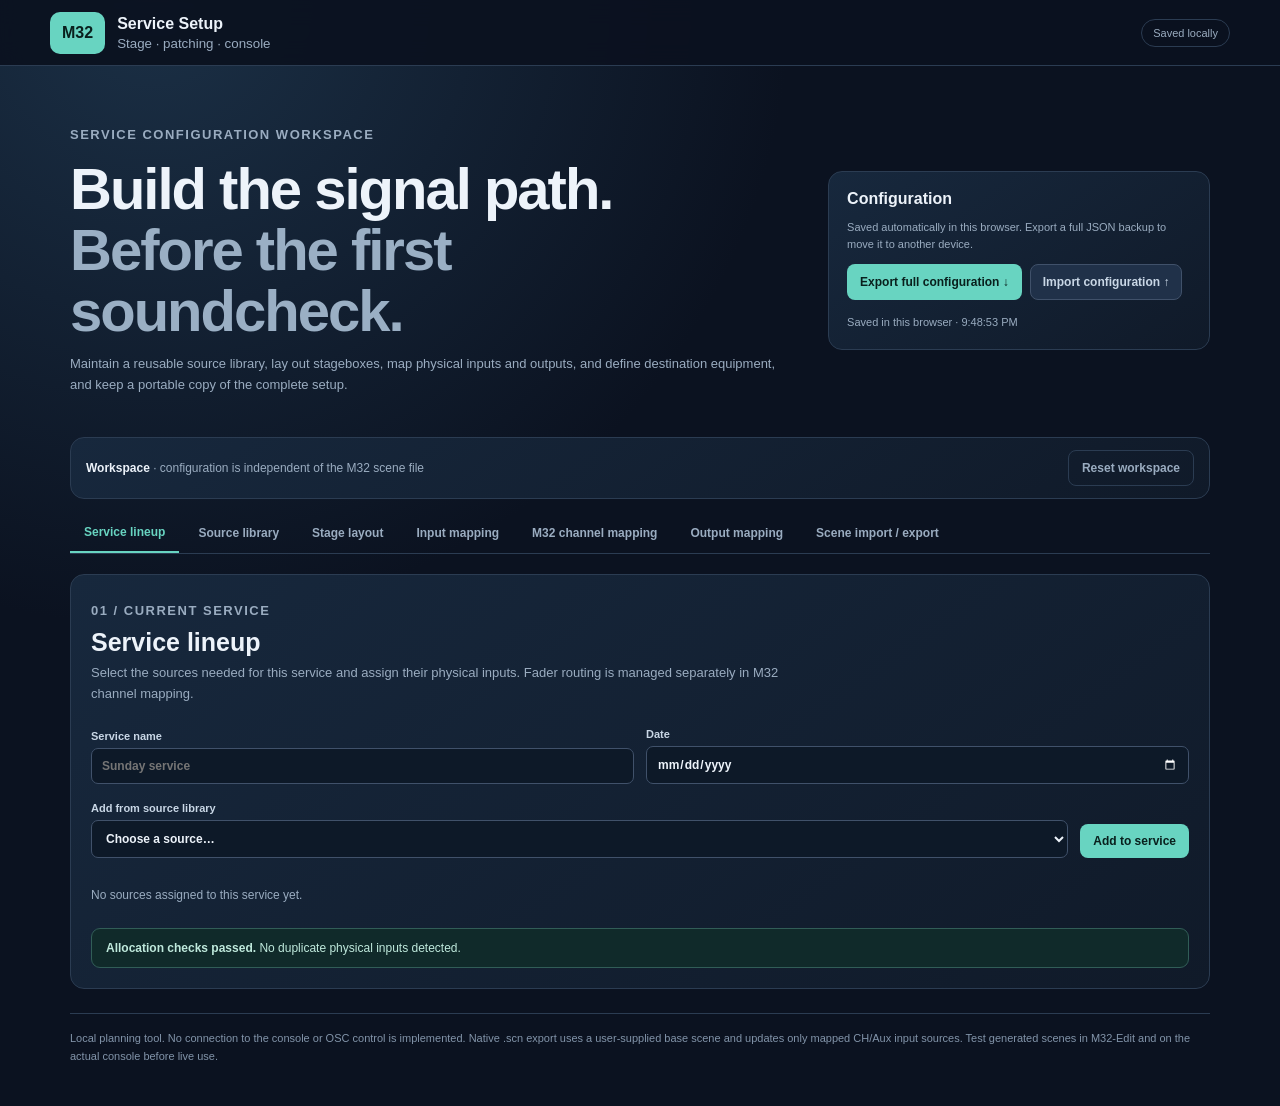
==== commit 356d7866: "Default modified scene export to Unix line endings" ====
--- a/index.html
+++ b/index.html
@@ -70,7 +70,7 @@
 <section id="console" class="panel" hidden>
 <div class="section-head"><div><p class="eyebrow">07 / CONSOLE REFERENCE</p><h2>Scene import &amp; export</h2><p>Load a known-good scene exported from M32-Edit. The app applies your M32 channel input assignments and downloads a new native .scn file. Your original file is not changed.</p></div></div>
 <div class="scene-upload"><label>1. Load known-good M32 scene (.scn)<input id="scene-file" type="file" accept=".scn,.txt"></label><div id="scene-summary" class="muted">No scene loaded.</div></div>
-<div class="scene-export"><p><strong>2. Export scene</strong></p><button id="export-scene-original" class="secondary" disabled>Export original scene unchanged</button><label for="scene-line-endings">Modified export line endings<select id="scene-line-endings"><option value="windows" selected>Windows (CRLF)</option><option value="unix">Unix (LF)</option></select></label><button id="export-scene-modified" class="primary" disabled>Export with configured M32 mappings</button><p id="scene-export-status" class="muted">Load a known-good M32 scene. It will be stored in this browser so you can return later and export either the original or a modified copy.</p></div>
+<div class="scene-export"><p><strong>2. Export scene</strong></p><button id="export-scene-original" class="secondary" disabled>Export original scene unchanged</button><label for="scene-line-endings">Modified export line endings<select id="scene-line-endings"><option value="unix" selected>Unix (LF)</option><option value="windows">Windows (CRLF)</option></select></label><button id="export-scene-modified" class="primary" disabled>Export with configured M32 mappings</button><p id="scene-export-status" class="muted">Load a known-good M32 scene. It will be stored in this browser so you can return later and export either the original or a modified copy.</p></div>
 <div id="scene-details"></div><button id="import-scene-sources" class="secondary" disabled>Add selected channels to source library</button>
 </section>
 <footer>Local planning tool. No connection to the console or OSC control is implemented. Native .scn export uses a user-supplied base scene and updates only mapped CH/Aux input sources. Test generated scenes in M32-Edit and on the actual console before live use.</footer>
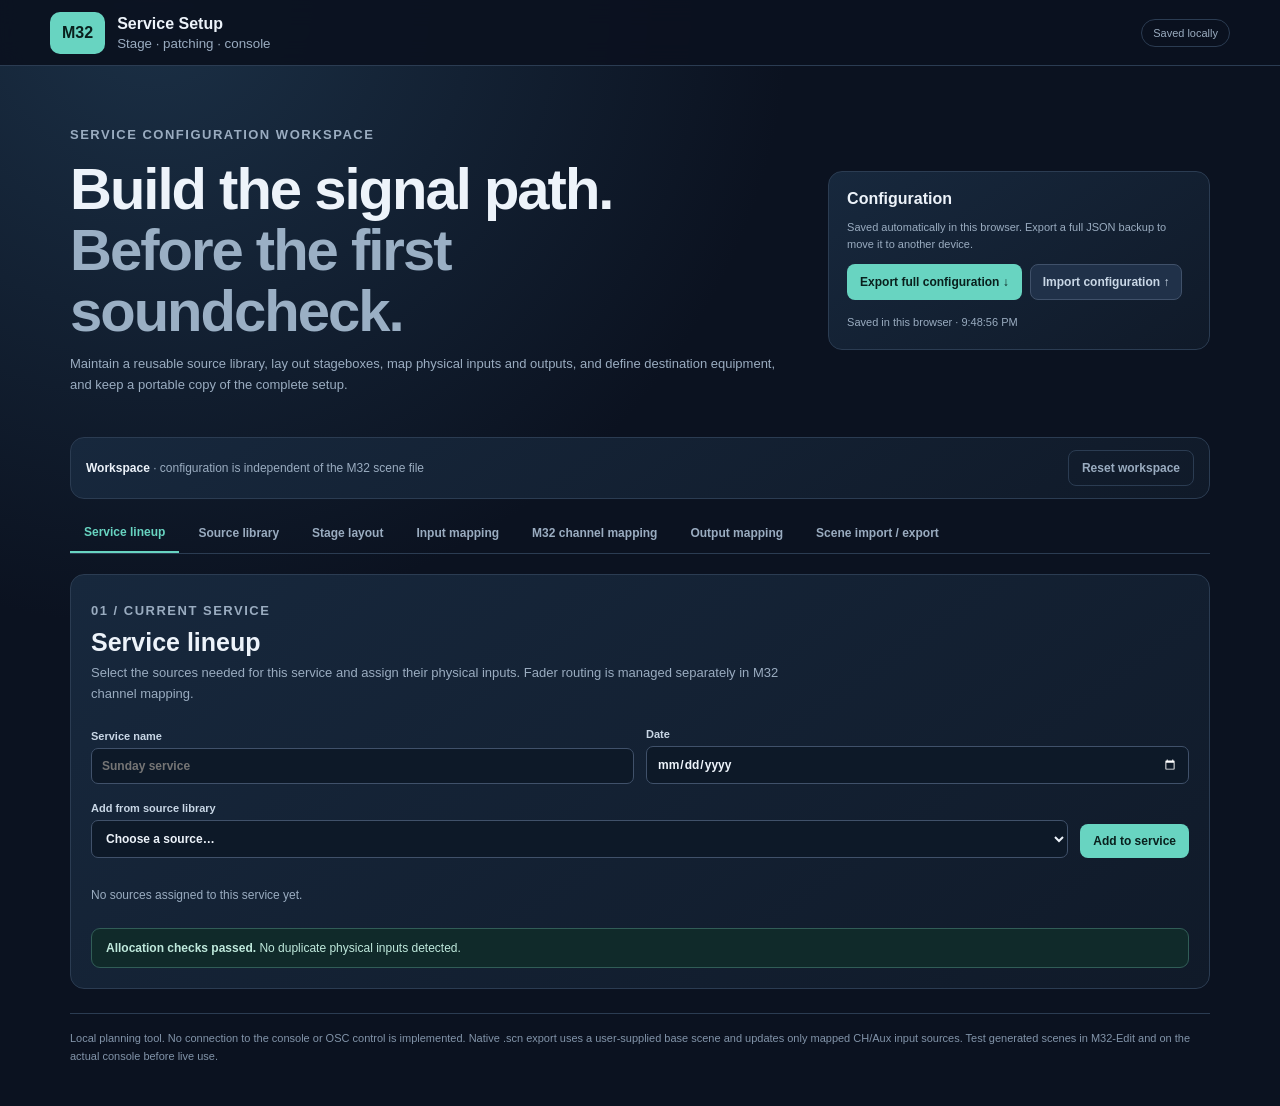
==== commit fd639ef5: "Replace scene export buttons with a single export menu" ====
--- a/index.html
+++ b/index.html
@@ -70,7 +70,7 @@
 <section id="console" class="panel" hidden>
 <div class="section-head"><div><p class="eyebrow">07 / CONSOLE REFERENCE</p><h2>Scene import &amp; export</h2><p>Load a known-good scene exported from M32-Edit. The app applies your M32 channel input assignments and downloads a new native .scn file. Your original file is not changed.</p></div></div>
 <div class="scene-upload"><label>1. Load known-good M32 scene (.scn)<input id="scene-file" type="file" accept=".scn,.txt"></label><div id="scene-summary" class="muted">No scene loaded.</div></div>
-<div class="scene-export"><p><strong>2. Export scene</strong></p><button id="export-scene-original" class="secondary" disabled>Export original scene unchanged</button><label for="scene-line-endings">Modified export line endings<select id="scene-line-endings"><option value="unix" selected>Unix (LF)</option><option value="windows">Windows (CRLF)</option></select></label><button id="export-scene-modified" class="primary" disabled>Export with configured M32 mappings</button><p id="scene-export-status" class="muted">Load a known-good M32 scene. It will be stored in this browser so you can return later and export either the original or a modified copy.</p></div>
+<div class="scene-export"><div class="scene-export-control"><p><strong>2. Export scene</strong></p><button id="scene-export-menu-button" class="primary export-icon-button" type="button" aria-label="Export scene" aria-haspopup="true" aria-expanded="false" title="Export scene" disabled>⇩</button><div id="scene-export-menu" class="scene-export-menu" hidden role="menu"><button id="export-scene-original" type="button" role="menuitem">Original scene unchanged</button><div class="scene-export-menu-divider"></div><label for="scene-line-endings">Modified export line endings<select id="scene-line-endings"><option value="unix" selected>Unix (LF)</option><option value="windows">Windows (CRLF)</option></select></label><button id="export-scene-modified" type="button" role="menuitem">Scene with configured mappings</button></div></div><p id="scene-export-status" class="muted">Load a known-good M32 scene. Use the export icon to choose the original scene or a modified copy.</p></div>
 <div id="scene-details"></div><button id="import-scene-sources" class="secondary" disabled>Add selected channels to source library</button>
 </section>
 <footer>Local planning tool. No connection to the console or OSC control is implemented. Native .scn export uses a user-supplied base scene and updates only mapped CH/Aux input sources. Test generated scenes in M32-Edit and on the actual console before live use.</footer>
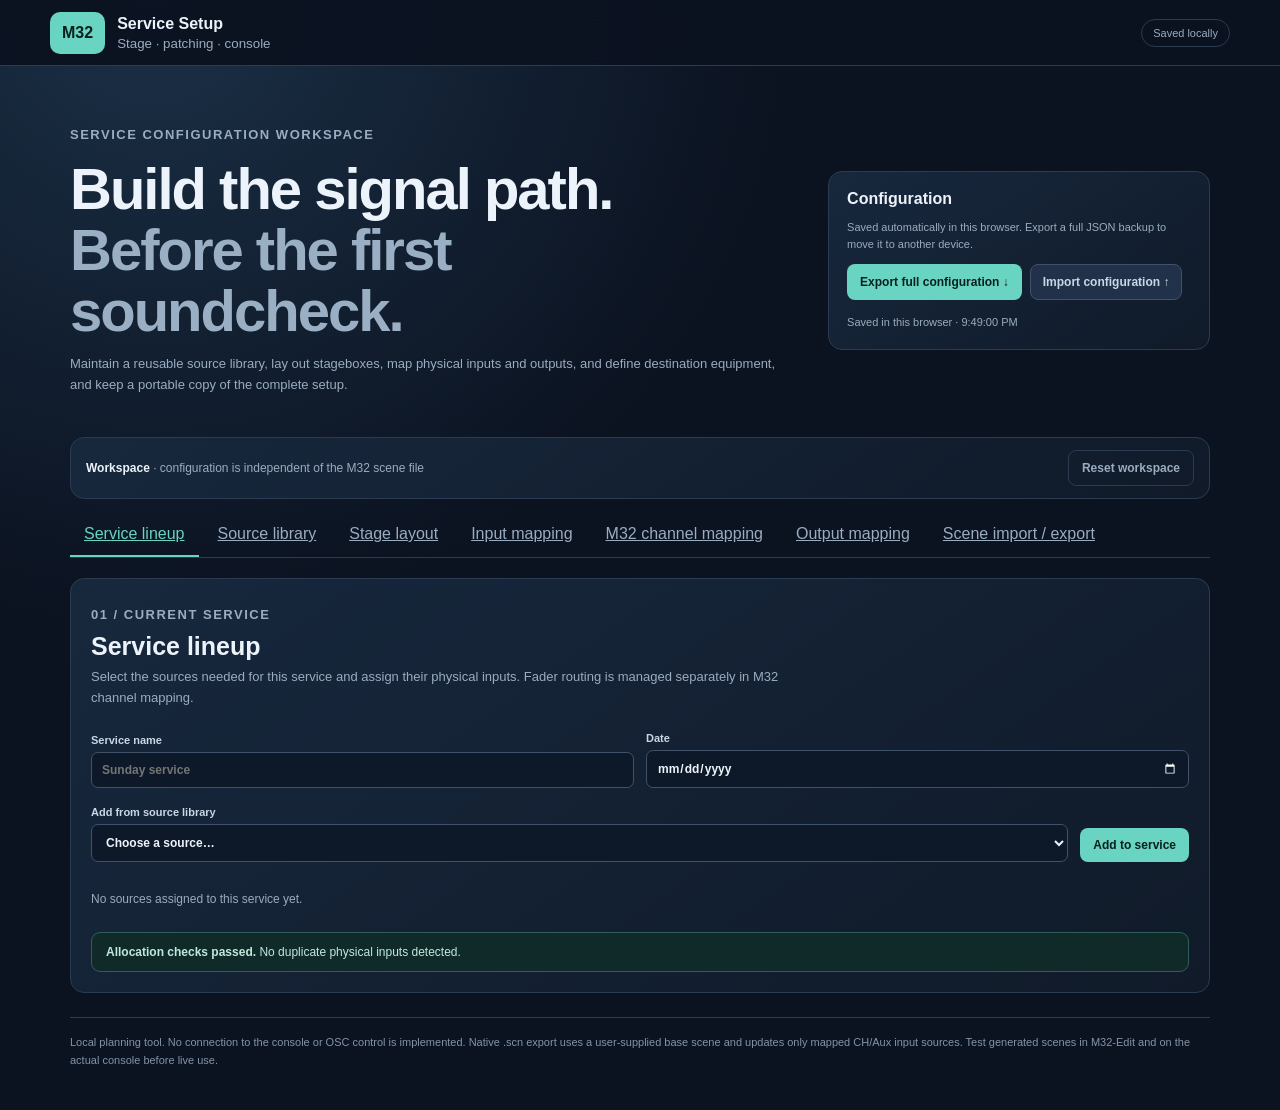
==== commit c16ea9d7: "Make workspace tabs directly linkable" ====
--- a/index.html
+++ b/index.html
@@ -6,8 +6,8 @@
 <main>
 <section class="hero"><div><p class="eyebrow">SERVICE CONFIGURATION WORKSPACE</p><h1>Build the signal path.<br><em>Before the first soundcheck.</em></h1><p>Maintain a reusable source library, lay out stageboxes, map physical inputs and outputs, and define destination equipment, and keep a portable copy of the complete setup.</p></div><aside><h2>Configuration</h2><p>Saved automatically in this browser. Export a full JSON backup to move it to another device.</p><div class="actions"><button id="export-config" class="primary">Export full configuration ↓</button><label class="file-button">Import configuration ↑<input id="import-config" type="file" accept=".json,application/json"></label></div><small id="save-state">Not saved yet</small></aside></section>
 <section class="toolbar"><div><b>Workspace</b><span> · configuration is independent of the M32 scene file</span></div><button id="reset-config" class="quiet">Reset workspace</button></section>
-<nav class="tabs">
-<button class="tab active" data-tab="service">Service lineup</button><button class="tab" data-tab="library">Source library</button><button class="tab" data-tab="stage">Stage layout</button><button class="tab" data-tab="patching">Input mapping</button><button class="tab" data-tab="channels">M32 channel mapping</button><button class="tab" data-tab="outputs">Output mapping</button><button class="tab" data-tab="console">Scene import / export</button>
+<nav class="tabs" aria-label="Workspace sections">
+<a class="tab active" href="#service" data-tab="service">Service lineup</a><a class="tab" href="#library" data-tab="library">Source library</a><a class="tab" href="#stage" data-tab="stage">Stage layout</a><a class="tab" href="#patching" data-tab="patching">Input mapping</a><a class="tab" href="#channels" data-tab="channels">M32 channel mapping</a><a class="tab" href="#outputs" data-tab="outputs">Output mapping</a><a class="tab" href="#console" data-tab="console">Scene import / export</a>
 </nav>
 <section id="service" class="panel">
 <div class="section-head"><div><p class="eyebrow">01 / CURRENT SERVICE</p><h2>Service lineup</h2><p>Select the sources needed for this service and assign their physical inputs. Fader routing is managed separately in M32 channel mapping.</p></div></div>
--- a/styles.css
+++ b/styles.css
@@ -16,3 +16,5 @@
 .output-map-heading+.patch-search{margin-top:14px;margin-bottom:16px}
 
 .scene-export-shortcut{display:flex;align-items:center;justify-content:space-between;gap:14px;flex-wrap:wrap;padding:14px 16px;margin:14px 0 18px;border:1px solid #456078;border-radius:10px;background:#101d2d}.scene-export-shortcut b{font-size:12px;color:var(--accent)}.scene-export-shortcut p{font-size:11px;color:var(--muted);margin:5px 0 0;line-height:1.5}
+
+.scene-export{align-items:center;gap:16px}.scene-export-control{position:relative;display:flex;align-items:center;gap:12px;flex-shrink:0}.scene-export-control>p{min-width:100px}.export-icon-button{width:46px;height:46px;padding:0;border-radius:12px;font-size:25px;line-height:1}.export-icon-button:disabled{opacity:.4;cursor:not-allowed}.scene-export-menu{position:absolute;z-index:20;top:calc(100% + 9px);left:0;width:min(300px,calc(100vw - 72px));padding:10px;background:#17283d;border:1px solid #50647d;border-radius:11px;box-shadow:0 14px 35px #0009;display:grid;gap:8px}.scene-export-menu[hidden]{display:none!important}.scene-export-menu>button{width:100%;text-align:left;background:#203c54;color:var(--text);border:1px solid #456078;padding:11px 12px}.scene-export-menu>button:hover{border-color:var(--accent)}.scene-export-menu label{padding:4px 2px}.scene-export-menu-divider{height:1px;background:var(--line);margin:2px 0}
